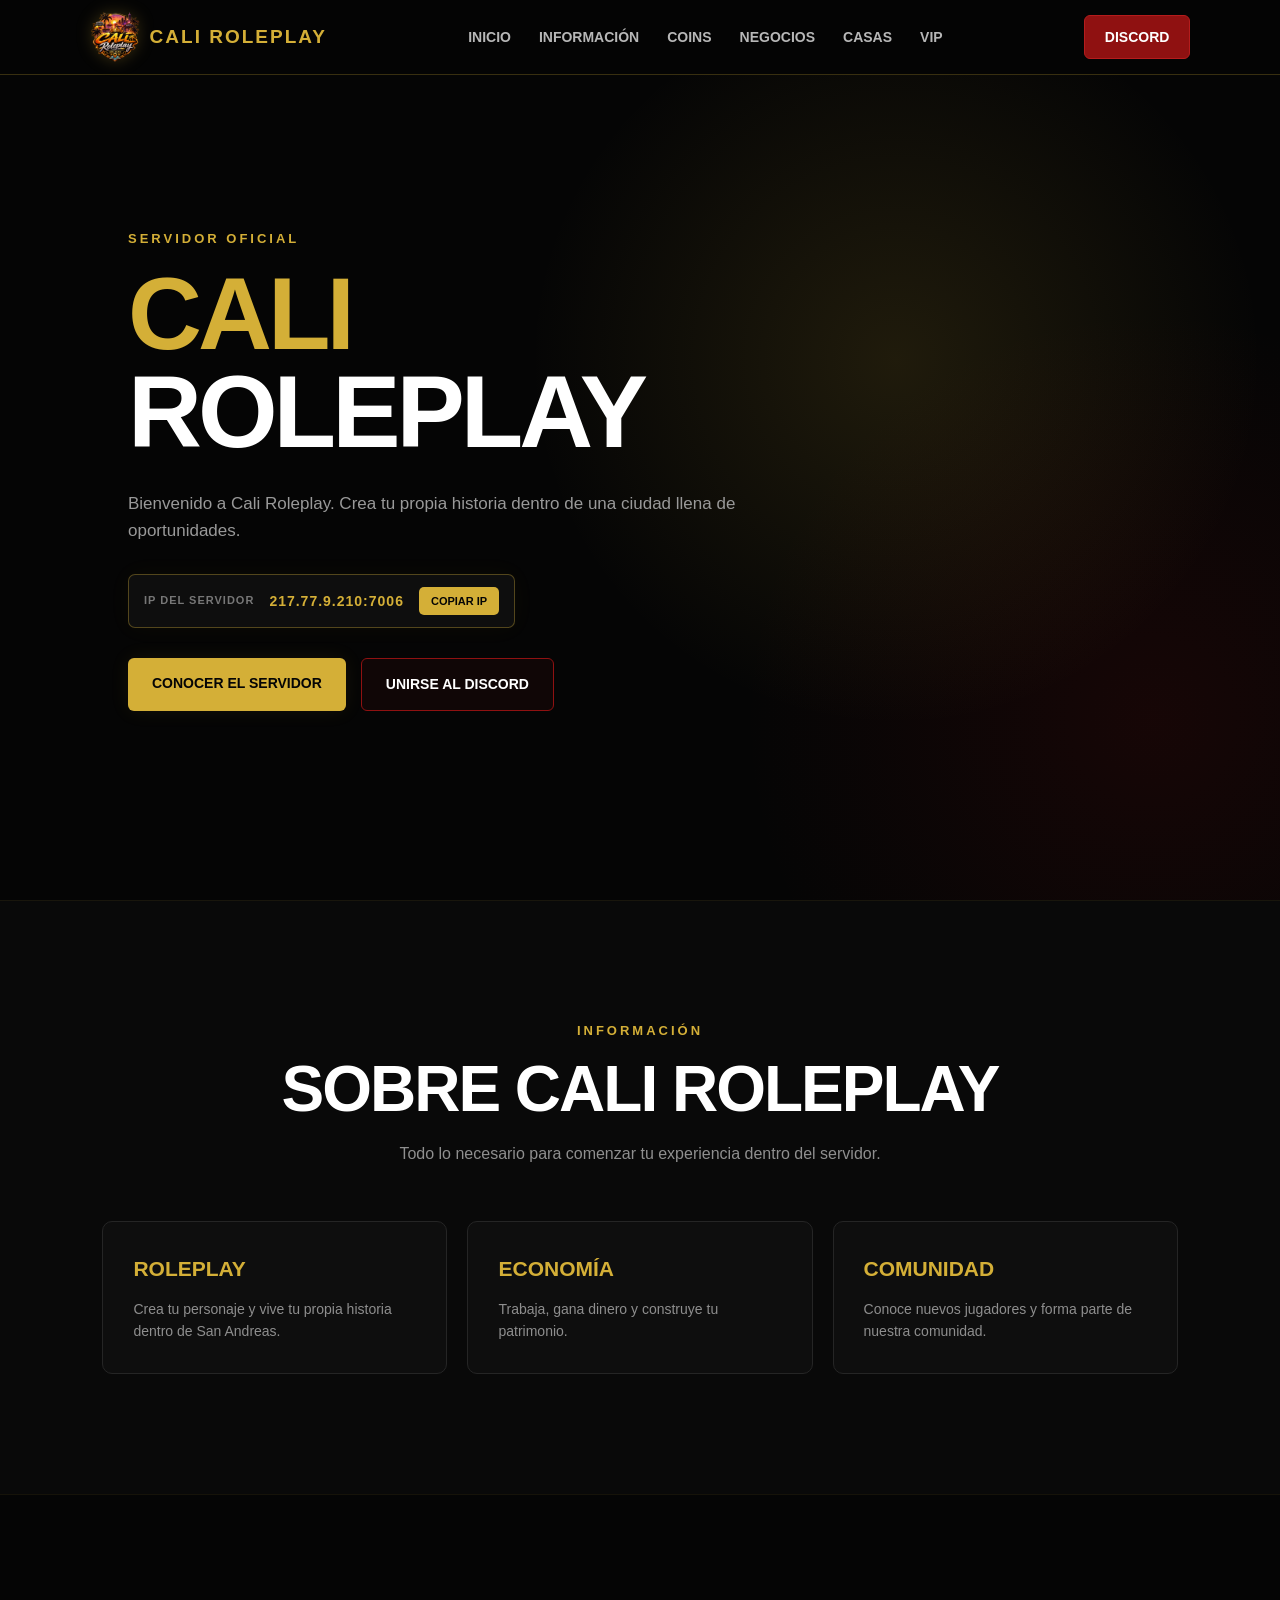
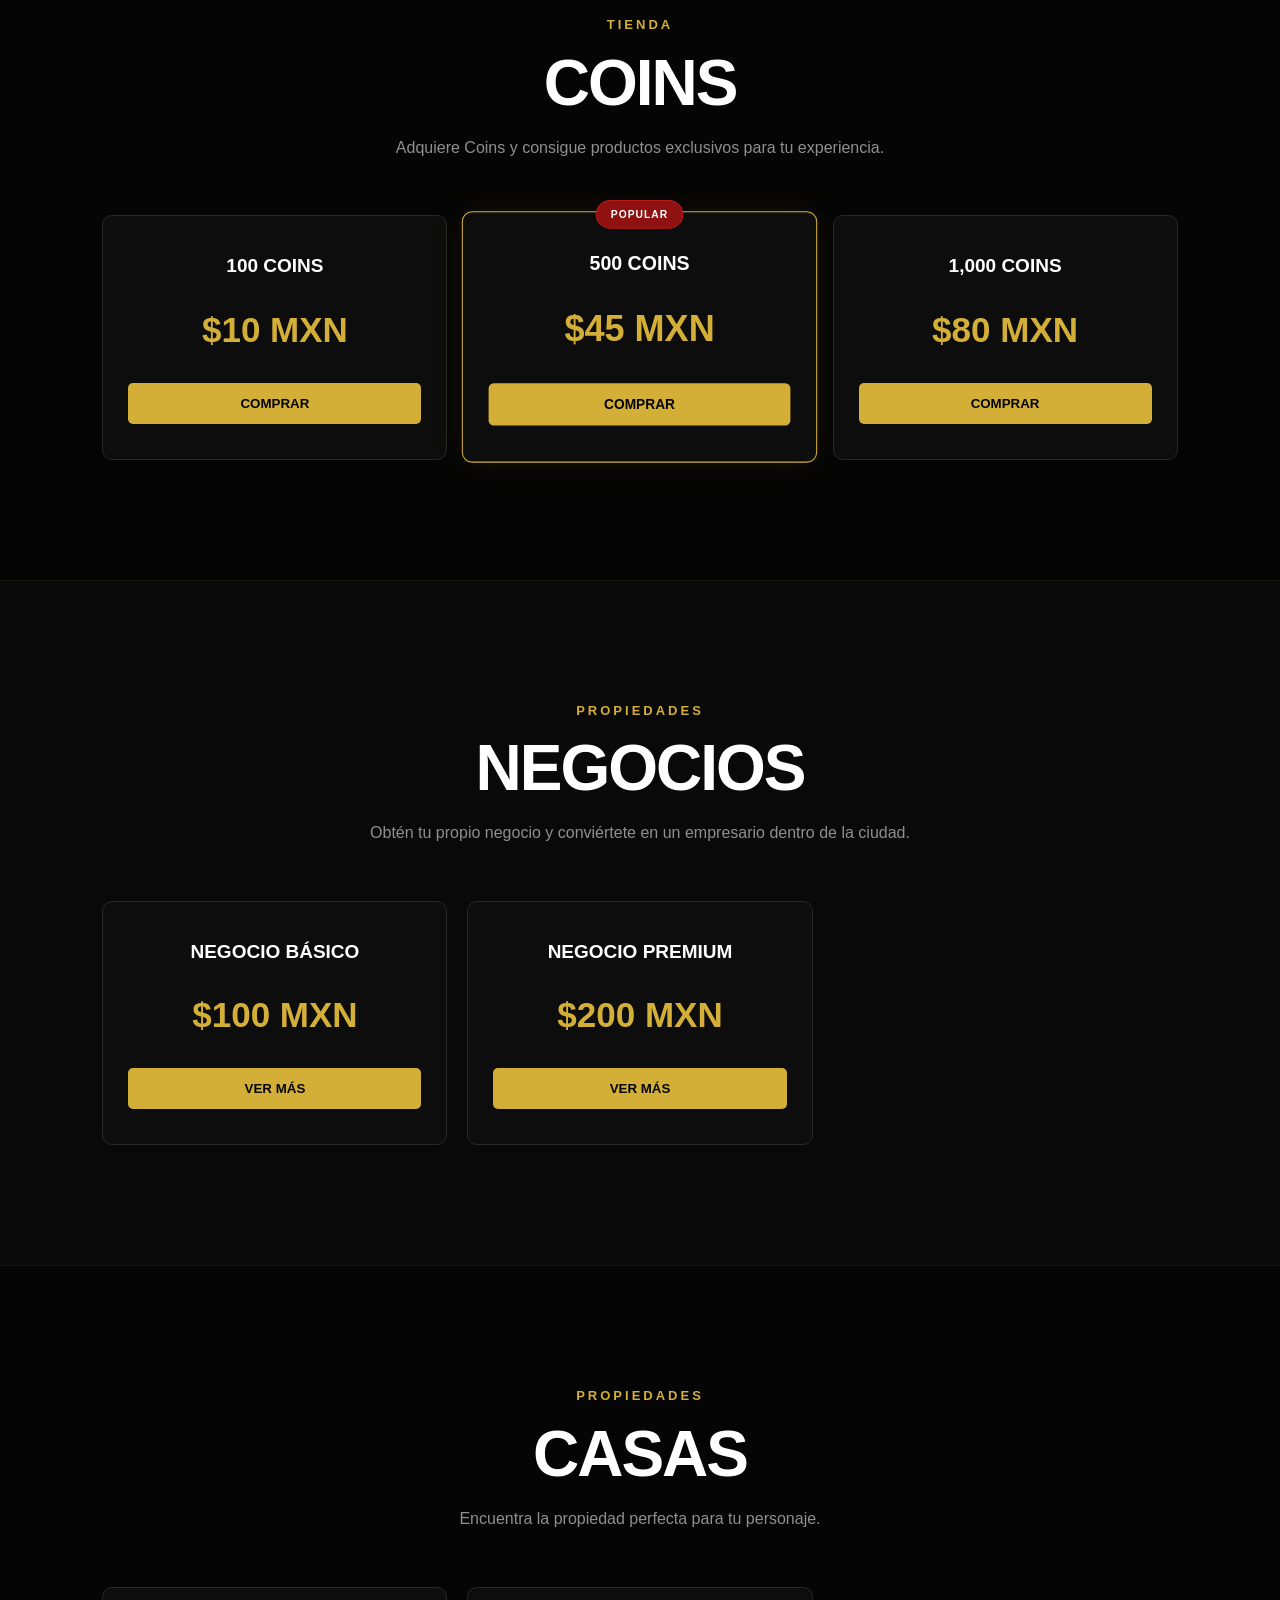
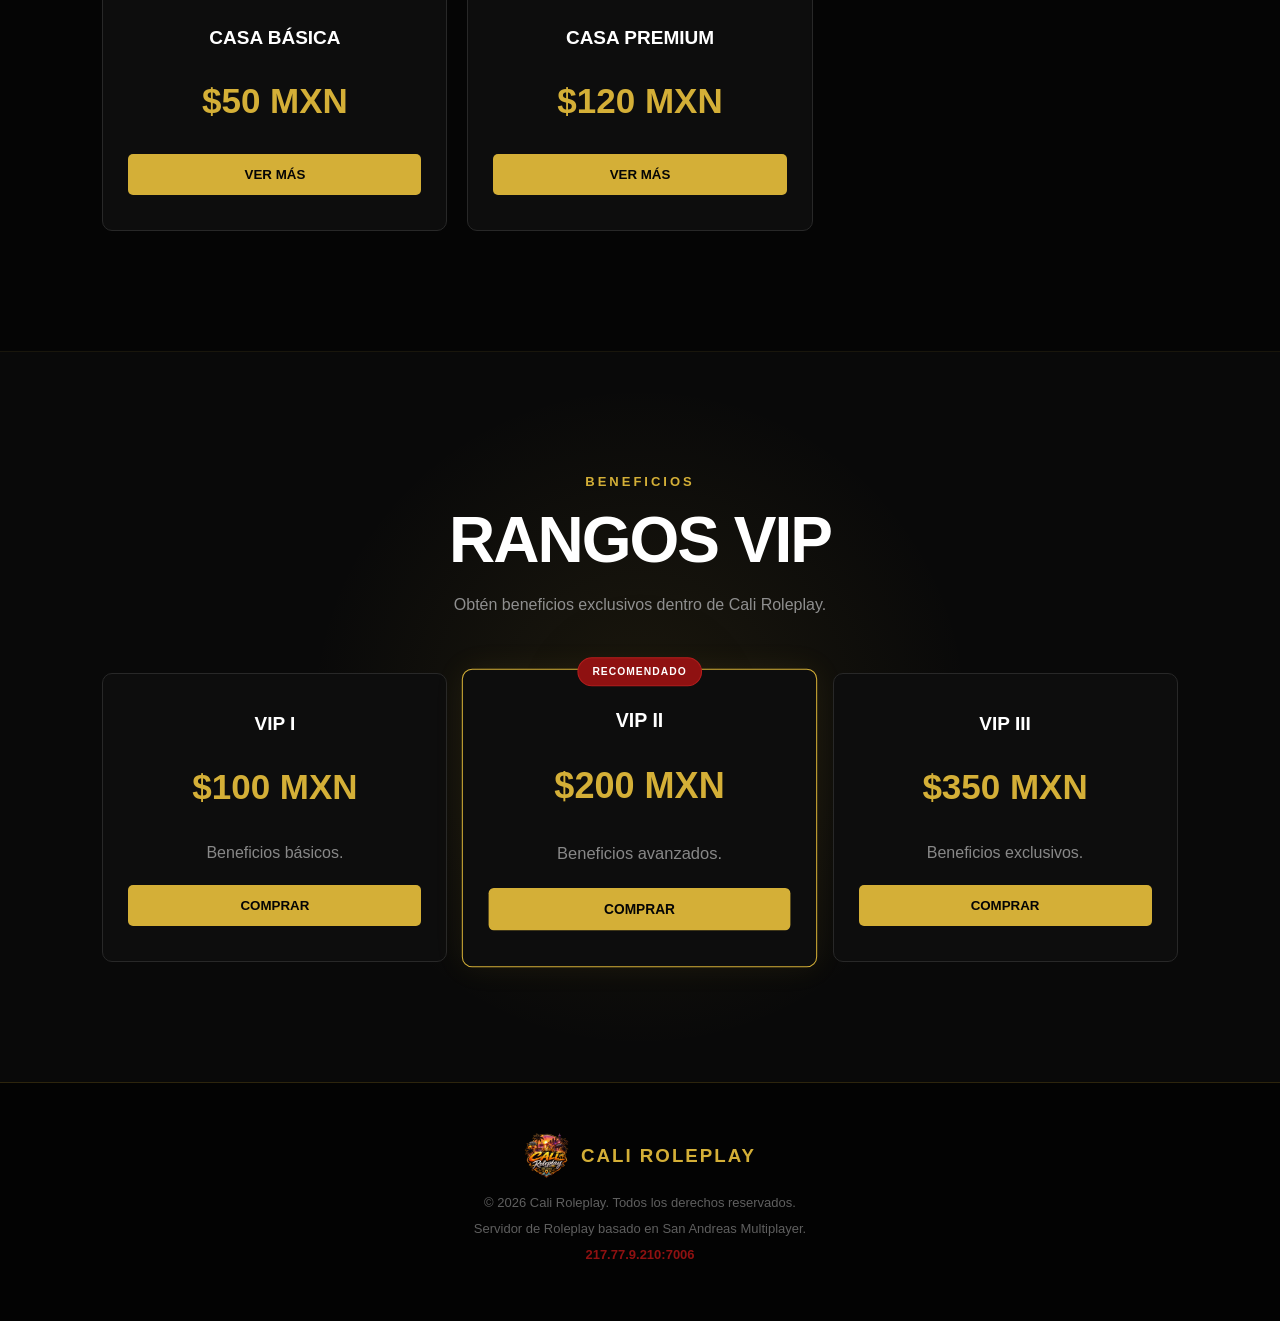
==== index.html @ 5b0c2f0f "Pagina inicial Cali Roleplay" ====
<!DOCTYPE html>
<html lang="es">

<head>

    <meta charset="UTF-8">

    <meta name="viewport" content="width=device-width, initial-scale=1.0">

    <title>Cali Roleplay | Oficial</title>

    <!-- FAVICON -->
    <link
        rel="icon"
        type="image/png"
        href="./assets/logo.png"
    >

    <link
        rel="shortcut icon"
        type="image/png"
        href="./assets/logo.png"
    >

    <!-- CSS -->
    <link
        rel="stylesheet"
        href="./style.css"
    >

</head>


<body>


    <!-- =========================
         NAVBAR
    ========================== -->

    <header class="navbar">

        <a
            href="#inicio"
            class="logo"
        >

            <img
                src="./assets/logo.png"
                alt="Cali Roleplay"
            >

            <span>
                CALI ROLEPLAY
            </span>

        </a>


        <nav>

            <a href="#inicio">
                INICIO
            </a>

            <a href="#informacion">
                INFORMACIÓN
            </a>

            <a href="#coins">
                COINS
            </a>

            <a href="#negocios">
                NEGOCIOS
            </a>

            <a href="#casas">
                CASAS
            </a>

            <a href="#vip">
                VIP
            </a>

        </nav>


        <a
            class="discord-btn"
            href="https://discord.gg/D9JEVeSc3J"
            target="_blank"
            rel="noopener noreferrer"
        >
            DISCORD
        </a>

    </header>



    <!-- =========================
         HERO
    ========================== -->

    <section
        id="inicio"
        class="hero"
    >

        <div class="hero-content">

            <span class="hero-small">
                SERVIDOR OFICIAL
            </span>


            <h1>
                CALI<br>
                ROLEPLAY
            </h1>


            <p>
                Bienvenido a Cali Roleplay.
                Crea tu propia historia dentro
                de una ciudad llena de oportunidades.
            </p>


            <div class="server-ip">

                <span>
                    IP DEL SERVIDOR
                </span>

                <strong id="serverIP">
                    217.77.9.210:7006
                </strong>

                <button id="copyIP">
                    COPIAR IP
                </button>

            </div>


            <div class="hero-buttons">

                <a
                    href="#informacion"
                    class="primary-btn"
                >
                    CONOCER EL SERVIDOR
                </a>


                <a
                    href="https://discord.gg/D9JEVeSc3J"
                    target="_blank"
                    rel="noopener noreferrer"
                    class="secondary-btn"
                >
                    UNIRSE AL DISCORD
                </a>

            </div>

        </div>

    </section>



    <!-- =========================
         INFORMACIÓN
    ========================== -->

    <section
        id="informacion"
        class="section"
    >

        <span class="section-label">
            INFORMACIÓN
        </span>


        <h2>
            SOBRE CALI ROLEPLAY
        </h2>


        <p class="section-description">
            Todo lo necesario para comenzar
            tu experiencia dentro del servidor.
        </p>


        <div class="cards">


            <div class="card">

                <h3>
                    ROLEPLAY
                </h3>

                <p>
                    Crea tu personaje y vive tu propia
                    historia dentro de San Andreas.
                </p>

            </div>


            <div class="card">

                <h3>
                    ECONOMÍA
                </h3>

                <p>
                    Trabaja, gana dinero y construye
                    tu patrimonio.
                </p>

            </div>


            <div class="card">

                <h3>
                    COMUNIDAD
                </h3>

                <p>
                    Conoce nuevos jugadores y forma
                    parte de nuestra comunidad.
                </p>

            </div>

        </div>

    </section>



    <!-- =========================
         COINS
    ========================== -->

    <section
        id="coins"
        class="section dark-section"
    >

        <span class="section-label">
            TIENDA
        </span>


        <h2>
            COINS
        </h2>


        <p class="section-description">
            Adquiere Coins y consigue productos
            exclusivos para tu experiencia.
        </p>


        <div class="price-grid">


            <div class="price-card">

                <h3>
                    100 COINS
                </h3>

                <div class="price">
                    $10 MXN
                </div>

                <button>
                    COMPRAR
                </button>

            </div>


            <div class="price-card featured">

                <span class="popular">
                    POPULAR
                </span>

                <h3>
                    500 COINS
                </h3>

                <div class="price">
                    $45 MXN
                </div>

                <button>
                    COMPRAR
                </button>

            </div>


            <div class="price-card">

                <h3>
                    1,000 COINS
                </h3>

                <div class="price">
                    $80 MXN
                </div>

                <button>
                    COMPRAR
                </button>

            </div>

        </div>

    </section>



    <!-- =========================
         NEGOCIOS
    ========================== -->

    <section
        id="negocios"
        class="section"
    >

        <span class="section-label">
            PROPIEDADES
        </span>


        <h2>
            NEGOCIOS
        </h2>


        <p class="section-description">
            Obtén tu propio negocio y conviértete
            en un empresario dentro de la ciudad.
        </p>


        <div class="price-grid">


            <div class="price-card">

                <h3>
                    NEGOCIO BÁSICO
                </h3>

                <div class="price">
                    $100 MXN
                </div>

                <button>
                    VER MÁS
                </button>

            </div>


            <div class="price-card">

                <h3>
                    NEGOCIO PREMIUM
                </h3>

                <div class="price">
                    $200 MXN
                </div>

                <button>
                    VER MÁS
                </button>

            </div>

        </div>

    </section>



    <!-- =========================
         CASAS
    ========================== -->

    <section
        id="casas"
        class="section dark-section"
    >

        <span class="section-label">
            PROPIEDADES
        </span>


        <h2>
            CASAS
        </h2>


        <p class="section-description">
            Encuentra la propiedad perfecta
            para tu personaje.
        </p>


        <div class="price-grid">


            <div class="price-card">

                <h3>
                    CASA BÁSICA
                </h3>

                <div class="price">
                    $50 MXN
                </div>

                <button>
                    VER MÁS
                </button>

            </div>


            <div class="price-card">

                <h3>
                    CASA PREMIUM
                </h3>

                <div class="price">
                    $120 MXN
                </div>

                <button>
                    VER MÁS
                </button>

            </div>

        </div>

    </section>



    <!-- =========================
         VIP
    ========================== -->

    <section
        id="vip"
        class="section vip-section"
    >

        <span class="section-label">
            BENEFICIOS
        </span>


        <h2>
            RANGOS VIP
        </h2>


        <p class="section-description">
            Obtén beneficios exclusivos
            dentro de Cali Roleplay.
        </p>


        <div class="price-grid">


            <div class="price-card">

                <h3>
                    VIP I
                </h3>

                <div class="price">
                    $100 MXN
                </div>

                <p>
                    Beneficios básicos.
                </p>

                <button>
                    COMPRAR
                </button>

            </div>


            <div class="price-card featured">

                <span class="popular">
                    RECOMENDADO
                </span>

                <h3>
                    VIP II
                </h3>

                <div class="price">
                    $200 MXN
                </div>

                <p>
                    Beneficios avanzados.
                </p>

                <button>
                    COMPRAR
                </button>

            </div>


            <div class="price-card">

                <h3>
                    VIP III
                </h3>

                <div class="price">
                    $350 MXN
                </div>

                <p>
                    Beneficios exclusivos.
                </p>

                <button>
                    COMPRAR
                </button>

            </div>

        </div>

    </section>



    <!-- =========================
         FOOTER
    ========================== -->

    <footer>

        <div class="footer-logo">

            <img
                src="./assets/logo.png"
                alt="Cali Roleplay"
            >

            <h3>
                CALI ROLEPLAY
            </h3>

        </div>


        <p>
            © 2026 Cali Roleplay.
            Todos los derechos reservados.
        </p>


        <p>
            Servidor de Roleplay basado
            en San Andreas Multiplayer.
        </p>


        <p class="footer-ip">
            217.77.9.210:7006
        </p>

    </footer>



    <!-- JAVASCRIPT -->

    <script src="./script.js"></script>

</body>

</html>
---- style.css ----
* {
    margin: 0;
    padding: 0;
    box-sizing: border-box;
}

html {
    scroll-behavior: smooth;
}

body {
    font-family: Arial, Helvetica, sans-serif;
    background: #050505;
    color: #ffffff;
    line-height: 1.6;
}


/* =========================
   NAVBAR
========================= */

.navbar {
    position: fixed;
    top: 0;
    left: 0;

    width: 100%;
    height: 75px;

    display: flex;
    align-items: center;
    justify-content: space-between;

    padding: 0 7%;

    background: rgba(5, 5, 5, 0.96);

    backdrop-filter: blur(14px);

    border-bottom: 1px solid rgba(212, 175, 55, 0.25);

    z-index: 1000;
}


/* LOGO */

.logo {
    display: flex;
    align-items: center;

    gap: 10px;

    text-decoration: none;

    color: #d4af37;
}

.logo img {
    width: 50px;
    height: 50px;

    object-fit: contain;

    filter:
        drop-shadow(
            0 0 8px
            rgba(212, 175, 55, 0.25)
        );
}

.logo span {
    font-size: 19px;

    font-weight: 900;

    letter-spacing: 2px;
}


/* NAVEGACIÓN */

.navbar nav {
    display: flex;

    gap: 28px;
}

.navbar nav a {
    color: #b7b7b7;

    text-decoration: none;

    font-size: 14px;

    font-weight: 600;

    transition: 0.3s;
}

.navbar nav a:hover {
    color: #d4af37;
}


/* DISCORD */

.discord-btn {
    text-decoration: none;

    color: #ffffff;

    background: #8f1111;

    padding: 10px 20px;

    border-radius: 6px;

    font-size: 14px;

    font-weight: bold;

    border: 1px solid #b51c1c;

    transition: 0.3s;
}

.discord-btn:hover {
    background: #b51c1c;

    transform: translateY(-2px);
}


/* =========================
   HERO
========================= */

.hero {
    min-height: 100vh;

    display: flex;
    align-items: center;

    padding: 120px 10% 80px;

    background:
        radial-gradient(
            circle at 70% 40%,
            rgba(212, 175, 55, 0.13),
            transparent 35%
        ),

        radial-gradient(
            circle at 90% 80%,
            rgba(150, 15, 15, 0.12),
            transparent 30%
        ),

        #050505;
}

.hero-content {
    max-width: 800px;
}

.hero-small {
    display: block;

    color: #d4af37;

    font-size: 13px;

    font-weight: 800;

    letter-spacing: 3px;

    margin-bottom: 15px;
}

.hero h1 {
    font-size: clamp(55px, 8vw, 105px);

    line-height: 0.95;

    font-weight: 900;

    letter-spacing: -4px;

    margin-bottom: 30px;
}

.hero h1::first-line {
    color: #d4af37;
}

.hero p {
    max-width: 620px;

    color: #999999;

    font-size: 17px;

    margin-bottom: 30px;
}


/* =========================
   IP
========================= */

.server-ip {
    display: inline-flex;

    align-items: center;

    gap: 15px;

    padding: 12px 15px;

    margin-bottom: 30px;

    background: #0e0e0e;

    border: 1px solid rgba(212, 175, 55, 0.35);

    border-radius: 7px;

    box-shadow:
        0 0 25px
        rgba(212, 175, 55, 0.04);
}

.server-ip span {
    color: #777777;

    font-size: 11px;

    font-weight: 800;

    letter-spacing: 1px;
}

.server-ip strong {
    color: #d4af37;

    font-size: 14px;

    letter-spacing: 1px;
}

.server-ip button {
    border: none;

    padding: 8px 12px;

    border-radius: 5px;

    background: #d4af37;

    color: #050505;

    font-size: 11px;

    font-weight: 900;

    cursor: pointer;

    transition: 0.3s;
}

.server-ip button:hover {
    background: #f0cf55;

    transform: translateY(-2px);
}


/* =========================
   BOTONES
========================= */

.hero-buttons {
    display: flex;

    gap: 15px;

    flex-wrap: wrap;
}

.primary-btn,
.secondary-btn {
    text-decoration: none;

    padding: 14px 24px;

    border-radius: 6px;

    font-size: 14px;

    font-weight: 800;

    transition: 0.3s;
}

.primary-btn {
    background: #d4af37;

    color: #050505;

    box-shadow:
        0 0 20px
        rgba(212, 175, 55, 0.08);
}

.primary-btn:hover {
    background: #f0cf55;

    transform: translateY(-3px);
}

.secondary-btn {
    border: 1px solid #8f1111;

    color: #ffffff;

    background:
        rgba(143, 17, 17, 0.08);
}

.secondary-btn:hover {
    background: #8f1111;
}


/* =========================
   SECCIONES
========================= */

.section {
    padding: 120px 8%;

    text-align: center;

    background: #090909;

    border-top:
        1px solid
        rgba(212, 175, 55, 0.08);
}

.dark-section {
    background: #050505;
}

.section-label {
    display: block;

    color: #d4af37;

    font-size: 13px;

    font-weight: 800;

    letter-spacing: 3px;

    margin-bottom: 15px;
}

.section h2 {
    font-size: clamp(38px, 5vw, 65px);

    line-height: 1;

    font-weight: 900;

    letter-spacing: -2px;

    margin-bottom: 20px;
}

.section-description {
    max-width: 650px;

    margin: 0 auto 55px;

    color: #8f8f8f;

    font-size: 16px;
}


/* =========================
   CARDS
========================= */

.cards {
    display: grid;

    grid-template-columns:
        repeat(3, 1fr);

    gap: 20px;

    max-width: 1100px;

    margin: auto;
}

.card {
    text-align: left;

    padding: 30px;

    background: #0e0e0e;

    border: 1px solid #252525;

    border-radius: 10px;

    transition: 0.3s;
}

.card:hover {
    transform: translateY(-5px);

    border-color:
        rgba(212, 175, 55, 0.55);

    box-shadow:
        0 10px 35px
        rgba(0, 0, 0, 0.4);
}

.card h3 {
    color: #d4af37;

    font-size: 21px;

    margin-bottom: 12px;
}

.card p {
    color: #8e8e8e;

    font-size: 14px;
}


/* =========================
   PRECIOS
========================= */

.price-grid {
    display: grid;

    grid-template-columns:
        repeat(3, 1fr);

    gap: 20px;

    max-width: 1100px;

    margin: auto;
}

.price-card {
    position: relative;

    padding: 35px 25px;

    background: #0d0d0d;

    border: 1px solid #282828;

    border-radius: 10px;

    transition: 0.3s;
}

.price-card:hover {
    transform: translateY(-7px);

    border-color:
        rgba(212, 175, 55, 0.65);

    box-shadow:
        0 15px 40px
        rgba(0, 0, 0, 0.5);
}

.price-card h3 {
    color: #ffffff;

    font-size: 19px;

    margin-bottom: 20px;
}

.price {
    color: #d4af37;

    font-size: 35px;

    font-weight: 900;

    margin-bottom: 25px;
}

.price-card p {
    color: #888888;

    margin-bottom: 20px;
}

.price-card button {
    width: 100%;

    padding: 13px;

    border: none;

    border-radius: 5px;

    background: #d4af37;

    color: #050505;

    font-weight: 900;

    cursor: pointer;

    transition: 0.3s;
}

.price-card button:hover {
    background: #f0cf55;

    transform: translateY(-2px);
}


/* =========================
   DESTACADO
========================= */

.featured {
    border-color: #d4af37;

    transform: scale(1.03);

    box-shadow:
        0 0 30px
        rgba(212, 175, 55, 0.08);
}

.popular {
    position: absolute;

    top: -12px;

    left: 50%;

    transform: translateX(-50%);

    padding: 5px 14px;

    background: #8f1111;

    color: #ffffff;

    border: 1px solid #b51c1c;

    border-radius: 20px;

    font-size: 10px;

    font-weight: 900;

    letter-spacing: 1px;
}


/* =========================
   VIP
========================= */

.vip-section {
    background:
        radial-gradient(
            circle at center,
            rgba(212, 175, 55, 0.09),
            transparent 45%
        ),

        #090909;
}


/* =========================
   FOOTER
========================= */

footer {
    padding: 50px 20px;

    text-align: center;

    background: #030303;

    border-top:
        1px solid
        rgba(212, 175, 55, 0.2);
}

.footer-logo {
    display: flex;

    align-items: center;

    justify-content: center;

    gap: 12px;

    margin-bottom: 15px;
}

.footer-logo img {
    width: 45px;

    height: 45px;

    object-fit: contain;
}

.footer-logo h3 {
    color: #d4af37;

    letter-spacing: 2px;
}

footer p {
    color: #5f5f5f;

    font-size: 13px;

    margin: 5px;
}

.footer-ip {
    color: #8f1111 !important;

    font-weight: bold;
}


/* =========================
   RESPONSIVE
========================= */

@media (max-width: 900px) {

    .navbar {
        padding: 0 4%;
    }

    .navbar nav {
        display: none;
    }

    .cards,
    .price-grid {
        grid-template-columns: 1fr;
    }

    .featured {
        transform: none;
    }

    .hero {
        padding-left: 7%;
        padding-right: 7%;
    }

    .server-ip {
        flex-wrap: wrap;
    }

}


@media (max-width: 500px) {

    .logo span {
        font-size: 15px;
    }

    .logo img {
        width: 42px;
        height: 42px;
    }

    .hero h1 {
        font-size: 55px;
    }

    .section {
        padding: 90px 6%;
    }

    .server-ip {
        width: 100%;
    }

}
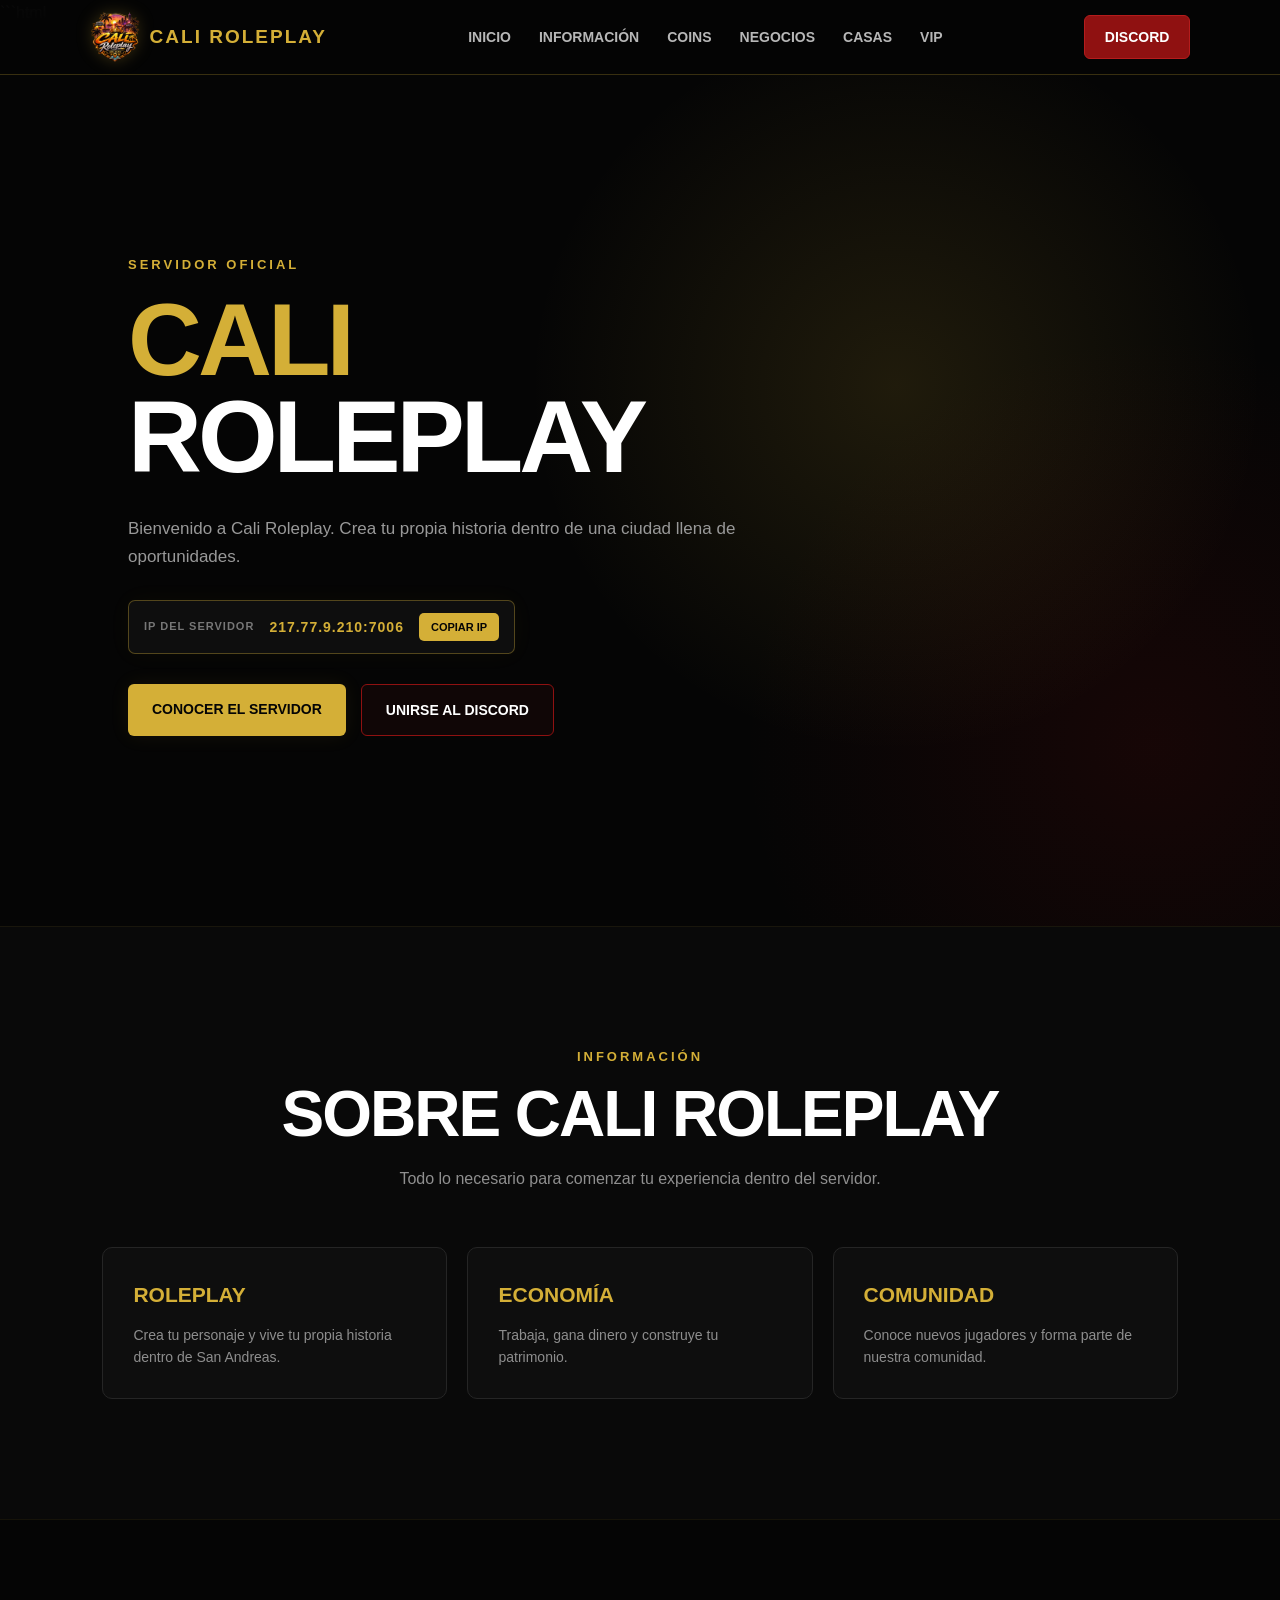
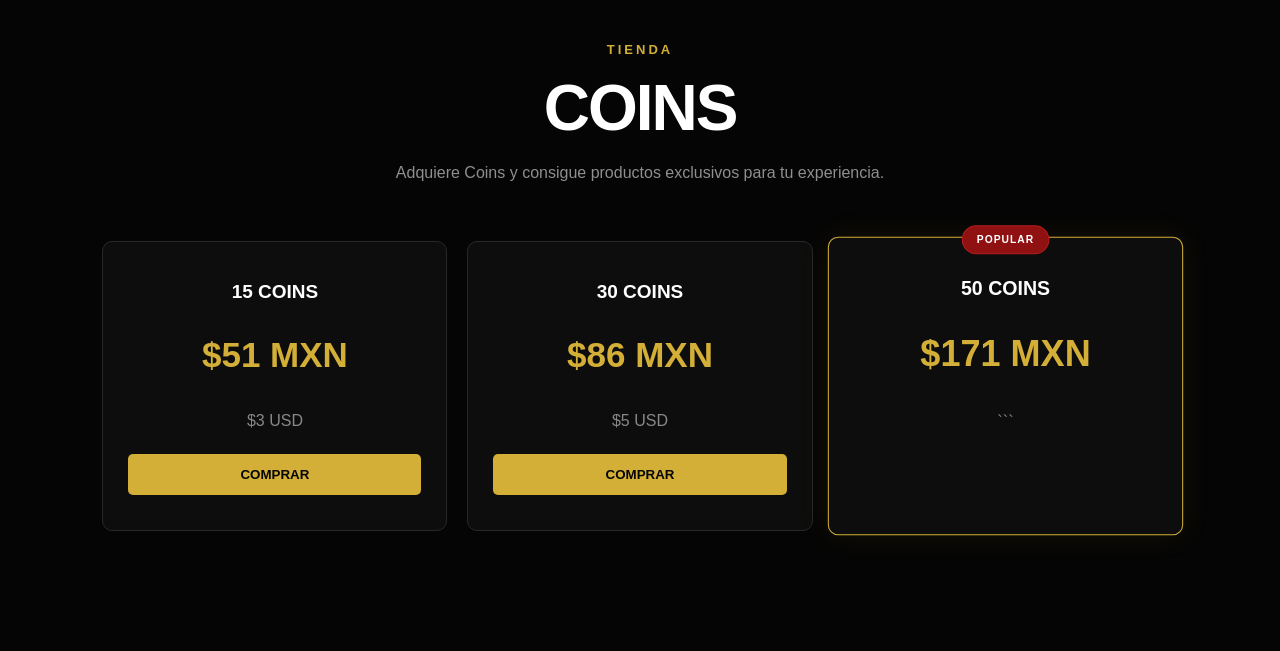
==== commit 37418b11: "Actualizar precios de Coins" ====
--- a/index.html
+++ b/index.html
@@ -1,3 +1,4 @@
+```html
 <!DOCTYPE html>
 <html lang="es">
 
@@ -278,12 +279,16 @@
             <div class="price-card">
 
                 <h3>
-                    100 COINS
+                    15 COINS
                 </h3>
 
                 <div class="price">
-                    $10 MXN
+                    $51 MXN
                 </div>
+
+                <p>
+                    $3 USD
+                </p>
 
                 <button>
                     COMPRAR
@@ -292,6 +297,27 @@
             </div>
 
 
+            <div class="price-card">
+
+                <h3>
+                    30 COINS
+                </h3>
+
+                <div class="price">
+                    $86 MXN
+                </div>
+
+                <p>
+                    $5 USD
+                </p>
+
+                <button>
+                    COMPRAR
+                </button>
+
+            </div>
+
+
             <div class="price-card featured">
 
                 <span class="popular">
@@ -299,320 +325,12 @@
                 </span>
 
                 <h3>
-                    500 COINS
+                    50 COINS
                 </h3>
 
                 <div class="price">
-                    $45 MXN
+                    $171 MXN
                 </div>
 
-                <button>
-                    COMPRAR
-                </button>
-
-            </div>
-
-
-            <div class="price-card">
-
-                <h3>
-                    1,000 COINS
-                </h3>
-
-                <div class="price">
-                    $80 MXN
-                </div>
-
-                <button>
-                    COMPRAR
-                </button>
-
-            </div>
-
-        </div>
-
-    </section>
-
-
-
-    <!-- =========================
-         NEGOCIOS
-    ========================== -->
-
-    <section
-        id="negocios"
-        class="section"
-    >
-
-        <span class="section-label">
-            PROPIEDADES
-        </span>
-
-
-        <h2>
-            NEGOCIOS
-        </h2>
-
-
-        <p class="section-description">
-            Obtén tu propio negocio y conviértete
-            en un empresario dentro de la ciudad.
-        </p>
-
-
-        <div class="price-grid">
-
-
-            <div class="price-card">
-
-                <h3>
-                    NEGOCIO BÁSICO
-                </h3>
-
-                <div class="price">
-                    $100 MXN
-                </div>
-
-                <button>
-                    VER MÁS
-                </button>
-
-            </div>
-
-
-            <div class="price-card">
-
-                <h3>
-                    NEGOCIO PREMIUM
-                </h3>
-
-                <div class="price">
-                    $200 MXN
-                </div>
-
-                <button>
-                    VER MÁS
-                </button>
-
-            </div>
-
-        </div>
-
-    </section>
-
-
-
-    <!-- =========================
-         CASAS
-    ========================== -->
-
-    <section
-        id="casas"
-        class="section dark-section"
-    >
-
-        <span class="section-label">
-            PROPIEDADES
-        </span>
-
-
-        <h2>
-            CASAS
-        </h2>
-
-
-        <p class="section-description">
-            Encuentra la propiedad perfecta
-            para tu personaje.
-        </p>
-
-
-        <div class="price-grid">
-
-
-            <div class="price-card">
-
-                <h3>
-                    CASA BÁSICA
-                </h3>
-
-                <div class="price">
-                    $50 MXN
-                </div>
-
-                <button>
-                    VER MÁS
-                </button>
-
-            </div>
-
-
-            <div class="price-card">
-
-                <h3>
-                    CASA PREMIUM
-                </h3>
-
-                <div class="price">
-                    $120 MXN
-                </div>
-
-                <button>
-                    VER MÁS
-                </button>
-
-            </div>
-
-        </div>
-
-    </section>
-
-
-
-    <!-- =========================
-         VIP
-    ========================== -->
-
-    <section
-        id="vip"
-        class="section vip-section"
-    >
-
-        <span class="section-label">
-            BENEFICIOS
-        </span>
-
-
-        <h2>
-            RANGOS VIP
-        </h2>
-
-
-        <p class="section-description">
-            Obtén beneficios exclusivos
-            dentro de Cali Roleplay.
-        </p>
-
-
-        <div class="price-grid">
-
-
-            <div class="price-card">
-
-                <h3>
-                    VIP I
-                </h3>
-
-                <div class="price">
-                    $100 MXN
-                </div>
-
-                <p>
-                    Beneficios básicos.
-                </p>
-
-                <button>
-                    COMPRAR
-                </button>
-
-            </div>
-
-
-            <div class="price-card featured">
-
-                <span class="popular">
-                    RECOMENDADO
-                </span>
-
-                <h3>
-                    VIP II
-                </h3>
-
-                <div class="price">
-                    $200 MXN
-                </div>
-
-                <p>
-                    Beneficios avanzados.
-                </p>
-
-                <button>
-                    COMPRAR
-                </button>
-
-            </div>
-
-
-            <div class="price-card">
-
-                <h3>
-                    VIP III
-                </h3>
-
-                <div class="price">
-                    $350 MXN
-                </div>
-
-                <p>
-                    Beneficios exclusivos.
-                </p>
-
-                <button>
-                    COMPRAR
-                </button>
-
-            </div>
-
-        </div>
-
-    </section>
-
-
-
-    <!-- =========================
-         FOOTER
-    ========================== -->
-
-    <footer>
-
-        <div class="footer-logo">
-
-            <img
-                src="./assets/logo.png"
-                alt="Cali Roleplay"
-            >
-
-            <h3>
-                CALI ROLEPLAY
-            </h3>
-
-        </div>
-
-
-        <p>
-            © 2026 Cali Roleplay.
-            Todos los derechos reservados.
-        </p>
-
-
-        <p>
-            Servidor de Roleplay basado
-            en San Andreas Multiplayer.
-        </p>
-
-
-        <p class="footer-ip">
-            217.77.9.210:7006
-        </p>
-
-    </footer>
-
-
-
-    <!-- JAVASCRIPT -->
-
-    <script src="./script.js"></script>
-
-</body>
-
-</html>+                <p>
+```
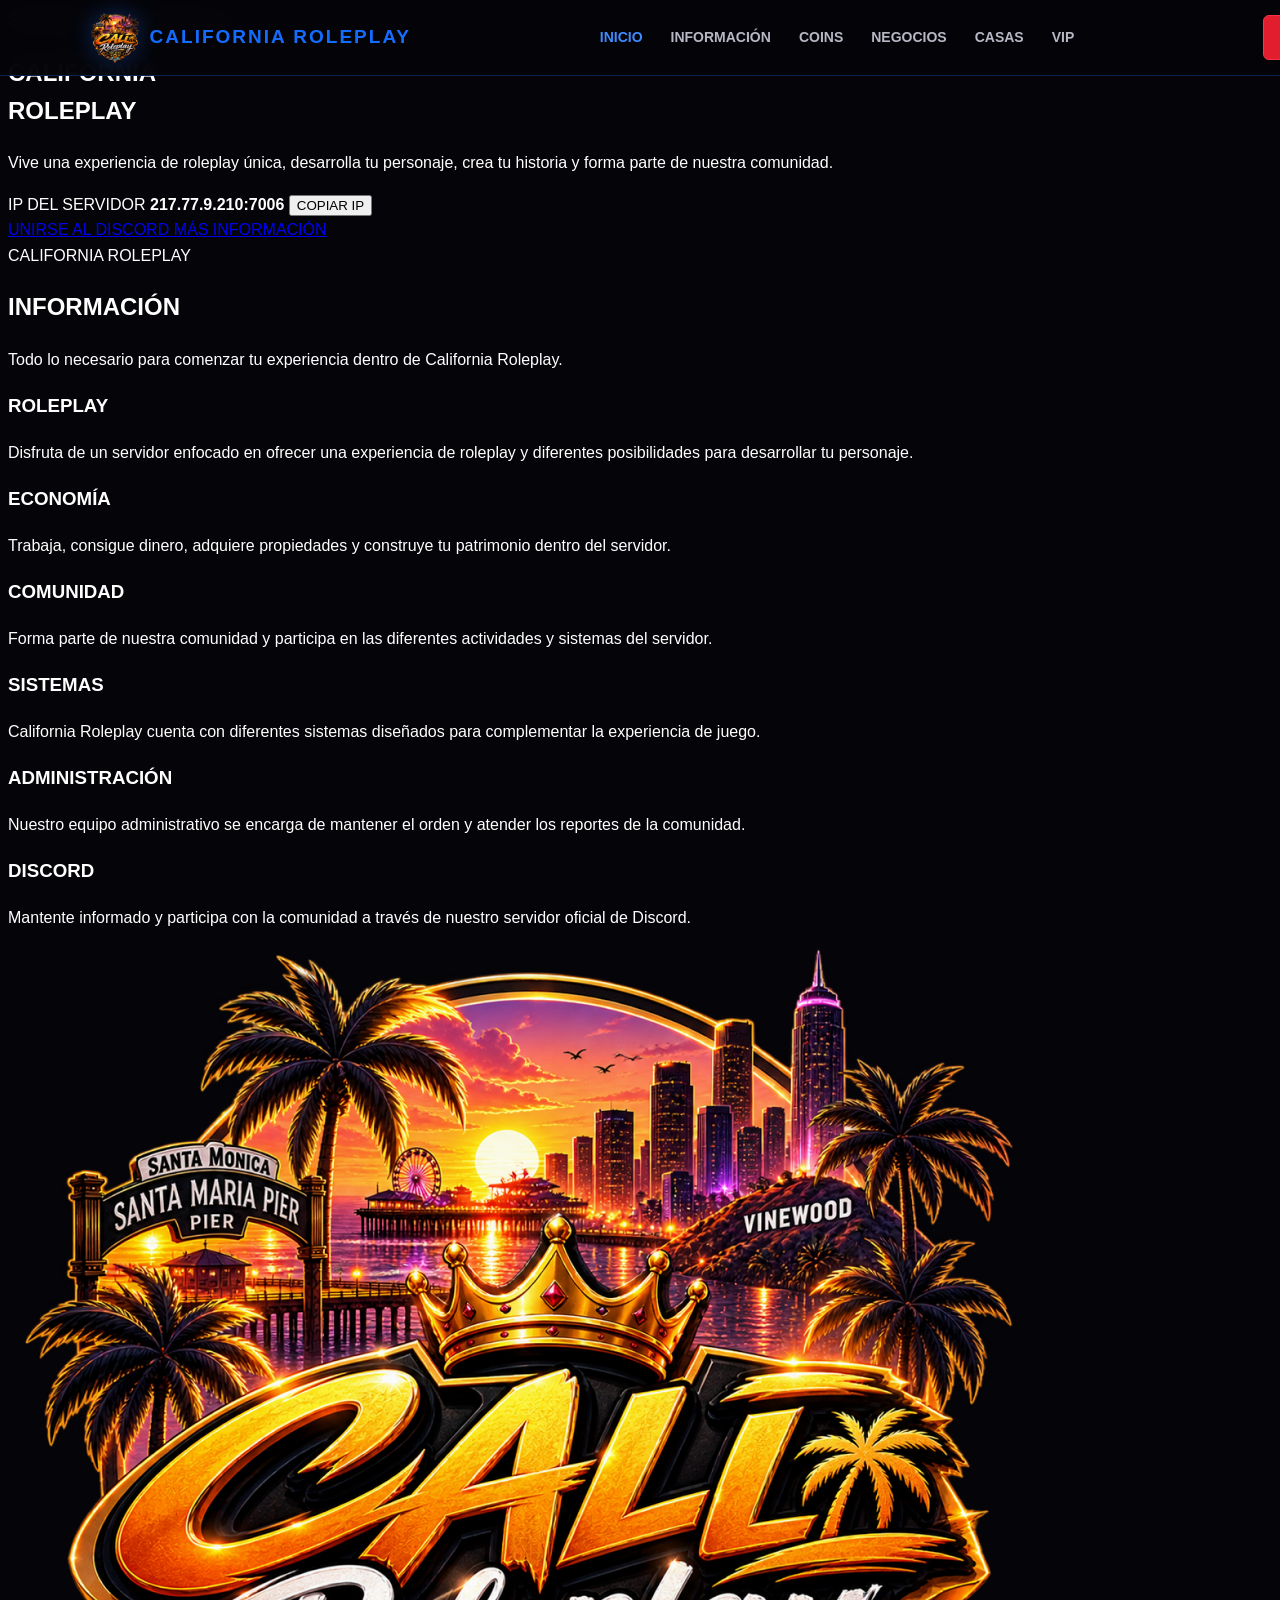
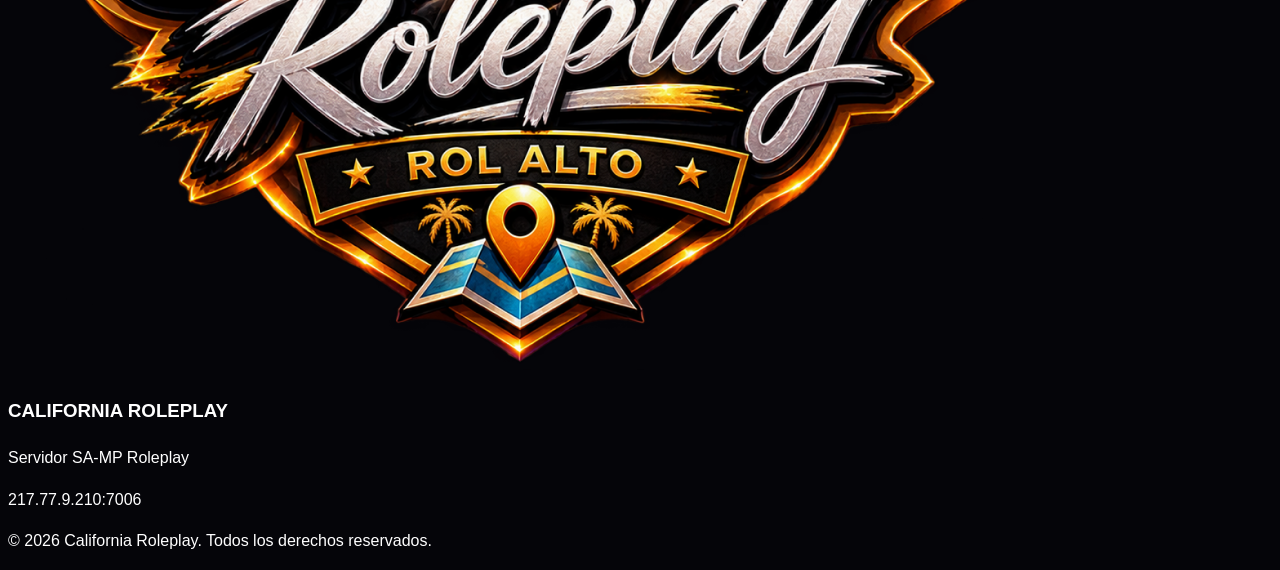
==== commit b7383f91: "Actualizar web de California Roleplay" ====
--- a/index.html
+++ b/index.html
@@ -1,139 +1,63 @@
-```html
 <!DOCTYPE html>
 <html lang="es">
-
 <head>
-
     <meta charset="UTF-8">
-
     <meta name="viewport" content="width=device-width, initial-scale=1.0">
 
-    <title>Cali Roleplay | Oficial</title>
-
-    <!-- FAVICON -->
-    <link
-        rel="icon"
-        type="image/png"
-        href="./assets/logo.png"
-    >
-
-    <link
-        rel="shortcut icon"
-        type="image/png"
-        href="./assets/logo.png"
-    >
-
-    <!-- CSS -->
-    <link
-        rel="stylesheet"
-        href="./style.css"
-    >
-
+    <title>California Roleplay | Inicio</title>
+
+    <link rel="stylesheet" href="./style.css">
 </head>
 
-
 <body>
 
-
-    <!-- =========================
-         NAVBAR
-    ========================== -->
-
-    <header class="navbar">
-
-        <a
-            href="#inicio"
-            class="logo"
-        >
-
-            <img
-                src="./assets/logo.png"
-                alt="Cali Roleplay"
-            >
-
-            <span>
-                CALI ROLEPLAY
+<header class="navbar">
+
+    <a href="./index.html" class="logo">
+        <img src="./assets/logo.png" alt="California Roleplay">
+        <span>CALIFORNIA ROLEPLAY</span>
+    </a>
+
+    <nav>
+        <a href="./index.html" class="active">INICIO</a>
+        <a href="./index.html#informacion">INFORMACIÓN</a>
+        <a href="./coins.html">COINS</a>
+        <a href="./negocios.html">NEGOCIOS</a>
+        <a href="./casas.html">CASAS</a>
+        <a href="./vip.html">VIP</a>
+    </nav>
+
+    <a href="https://discord.gg/D9JEVeSc3J" class="discord-btn">
+        DISCORD
+    </a>
+
+</header>
+
+
+<main>
+
+    <section class="hero">
+
+        <div class="hero-content">
+
+            <span class="hero-small">
+                SERVIDOR SA-MP ROLEPLAY
             </span>
 
-        </a>
-
-
-        <nav>
-
-            <a href="#inicio">
-                INICIO
-            </a>
-
-            <a href="#informacion">
-                INFORMACIÓN
-            </a>
-
-            <a href="#coins">
-                COINS
-            </a>
-
-            <a href="#negocios">
-                NEGOCIOS
-            </a>
-
-            <a href="#casas">
-                CASAS
-            </a>
-
-            <a href="#vip">
-                VIP
-            </a>
-
-        </nav>
-
-
-        <a
-            class="discord-btn"
-            href="https://discord.gg/D9JEVeSc3J"
-            target="_blank"
-            rel="noopener noreferrer"
-        >
-            DISCORD
-        </a>
-
-    </header>
-
-
-
-    <!-- =========================
-         HERO
-    ========================== -->
-
-    <section
-        id="inicio"
-        class="hero"
-    >
-
-        <div class="hero-content">
-
-            <span class="hero-small">
-                SERVIDOR OFICIAL
-            </span>
-
-
             <h1>
-                CALI<br>
+                CALIFORNIA<br>
                 ROLEPLAY
             </h1>
 
-
             <p>
-                Bienvenido a Cali Roleplay.
-                Crea tu propia historia dentro
-                de una ciudad llena de oportunidades.
+                Vive una experiencia de roleplay única, desarrolla tu personaje,
+                crea tu historia y forma parte de nuestra comunidad.
             </p>
 
 
             <div class="server-ip">
 
-                <span>
-                    IP DEL SERVIDOR
-                </span>
+                <span>IP DEL SERVIDOR</span>
 
                 <strong id="serverIP">
                     217.77.9.210:7006
@@ -148,23 +72,14 @@
 
             <div class="hero-buttons">
 
-                <a
-                    href="#informacion"
-                    class="primary-btn"
-                >
-                    CONOCER EL SERVIDOR
-                </a>
-
-
-                <a
-                    href="https://discord.gg/D9JEVeSc3J"
-                    target="_blank"
-                    rel="noopener noreferrer"
-                    class="secondary-btn"
-                >
+                <a href="https://discord.gg/D9JEVeSc3J" class="primary-btn">
                     UNIRSE AL DISCORD
                 </a>
 
+                <a href="#informacion" class="secondary-btn">
+                    MÁS INFORMACIÓN
+                </a>
+
             </div>
 
         </div>
@@ -172,35 +87,23 @@
     </section>
 
 
-
-    <!-- =========================
-         INFORMACIÓN
-    ========================== -->
-
-    <section
-        id="informacion"
-        class="section"
-    >
+    <section class="section" id="informacion">
 
         <span class="section-label">
+            CALIFORNIA ROLEPLAY
+        </span>
+
+        <h2>
             INFORMACIÓN
-        </span>
-
-
-        <h2>
-            SOBRE CALI ROLEPLAY
         </h2>
 
-
         <p class="section-description">
-            Todo lo necesario para comenzar
-            tu experiencia dentro del servidor.
+            Todo lo necesario para comenzar tu experiencia dentro de California Roleplay.
         </p>
 
 
         <div class="cards">
 
-
             <div class="card">
 
                 <h3>
@@ -208,8 +111,8 @@
                 </h3>
 
                 <p>
-                    Crea tu personaje y vive tu propia
-                    historia dentro de San Andreas.
+                    Disfruta de un servidor enfocado en ofrecer una experiencia
+                    de roleplay y diferentes posibilidades para desarrollar tu personaje.
                 </p>
 
             </div>
@@ -222,8 +125,8 @@
                 </h3>
 
                 <p>
-                    Trabaja, gana dinero y construye
-                    tu patrimonio.
+                    Trabaja, consigue dinero, adquiere propiedades y construye
+                    tu patrimonio dentro del servidor.
                 </p>
 
             </div>
@@ -236,8 +139,50 @@
                 </h3>
 
                 <p>
-                    Conoce nuevos jugadores y forma
-                    parte de nuestra comunidad.
+                    Forma parte de nuestra comunidad y participa en las
+                    diferentes actividades y sistemas del servidor.
+                </p>
+
+            </div>
+
+
+            <div class="card">
+
+                <h3>
+                    SISTEMAS
+                </h3>
+
+                <p>
+                    California Roleplay cuenta con diferentes sistemas
+                    diseñados para complementar la experiencia de juego.
+                </p>
+
+            </div>
+
+
+            <div class="card">
+
+                <h3>
+                    ADMINISTRACIÓN
+                </h3>
+
+                <p>
+                    Nuestro equipo administrativo se encarga de mantener
+                    el orden y atender los reportes de la comunidad.
+                </p>
+
+            </div>
+
+
+            <div class="card">
+
+                <h3>
+                    DISCORD
+                </h3>
+
+                <p>
+                    Mantente informado y participa con la comunidad
+                    a través de nuestro servidor oficial de Discord.
                 </p>
 
             </div>
@@ -246,91 +191,37 @@
 
     </section>
 
-
-
-    <!-- =========================
-         COINS
-    ========================== -->
-
-    <section
-        id="coins"
-        class="section dark-section"
-    >
-
-        <span class="section-label">
-            TIENDA
-        </span>
-
-
-        <h2>
-            COINS
-        </h2>
-
-
-        <p class="section-description">
-            Adquiere Coins y consigue productos
-            exclusivos para tu experiencia.
-        </p>
-
-
-        <div class="price-grid">
-
-
-            <div class="price-card">
-
-                <h3>
-                    15 COINS
-                </h3>
-
-                <div class="price">
-                    $51 MXN
-                </div>
-
-                <p>
-                    $3 USD
-                </p>
-
-                <button>
-                    COMPRAR
-                </button>
-
-            </div>
-
-
-            <div class="price-card">
-
-                <h3>
-                    30 COINS
-                </h3>
-
-                <div class="price">
-                    $86 MXN
-                </div>
-
-                <p>
-                    $5 USD
-                </p>
-
-                <button>
-                    COMPRAR
-                </button>
-
-            </div>
-
-
-            <div class="price-card featured">
-
-                <span class="popular">
-                    POPULAR
-                </span>
-
-                <h3>
-                    50 COINS
-                </h3>
-
-                <div class="price">
-                    $171 MXN
-                </div>
-
-                <p>
-```
+</main>
+
+
+<footer>
+
+    <div class="footer-logo">
+
+        <img src="./assets/logo.png" alt="California Roleplay">
+
+        <h3>
+            CALIFORNIA ROLEPLAY
+        </h3>
+
+    </div>
+
+    <p>
+        Servidor SA-MP Roleplay
+    </p>
+
+    <p class="footer-ip">
+        217.77.9.210:7006
+    </p>
+
+    <p>
+        © 2026 California Roleplay. Todos los derechos reservados.
+    </p>
+
+</footer>
+
+
+<script src="./script.js"></script>
+
+</body>
+</html>
--- a/style.css
+++ b/style.css
@@ -1,3 +1,4 @@
+```css
 * {
     margin: 0;
     padding: 0;
@@ -10,9 +11,28 @@
 
 body {
     font-family: Arial, Helvetica, sans-serif;
-    background: #050505;
+    background: #050509;
     color: #ffffff;
     line-height: 1.6;
+}
+
+
+/* =========================
+   COLORES
+========================= */
+
+:root {
+    --black: #050509;
+    --black-light: #0a0a12;
+    --blue: #146cff;
+    --blue-light: #3d8bff;
+    --red: #e11d2e;
+    --red-light: #ff3344;
+    --purple: #8b3dff;
+    --purple-light: #a66cff;
+    --white: #ffffff;
+    --gray: #9999a5;
+    --border: #202033;
 }
 
 
@@ -34,11 +54,11 @@
 
     padding: 0 7%;
 
-    background: rgba(5, 5, 5, 0.96);
+    background: rgba(5, 5, 9, 0.96);
 
     backdrop-filter: blur(14px);
 
-    border-bottom: 1px solid rgba(212, 175, 55, 0.25);
+    border-bottom: 1px solid rgba(20, 108, 255, 0.3);
 
     z-index: 1000;
 }
@@ -54,7 +74,7 @@
 
     text-decoration: none;
 
-    color: #d4af37;
+    color: var(--blue);
 }
 
 .logo img {
@@ -65,8 +85,8 @@
 
     filter:
         drop-shadow(
-            0 0 8px
-            rgba(212, 175, 55, 0.25)
+            0 0 12px
+            rgba(20, 108, 255, 0.35)
         );
 }
 
@@ -88,7 +108,7 @@
 }
 
 .navbar nav a {
-    color: #b7b7b7;
+    color: #b7b7c5;
 
     text-decoration: none;
 
@@ -99,8 +119,9 @@
     transition: 0.3s;
 }
 
-.navbar nav a:hover {
-    color: #d4af37;
+.navbar nav a:hover,
+.navbar nav a.active {
+    color: var(--blue-light);
 }
 
 
@@ -111,7 +132,7 @@
 
     color: #ffffff;
 
-    background: #8f1111;
+    background: var(--red);
 
     padding: 10px 20px;
 
@@ -121,596 +142,18 @@
 
     font-weight: bold;
 
-    border: 1px solid #b51c1c;
+    border: 1px solid var(--red-light);
 
     transition: 0.3s;
 }
 
 .discord-btn:hover {
-    background: #b51c1c;
+    background: var(--red-light);
 
     transform: translateY(-2px);
-}
-
-
-/* =========================
-   HERO
-========================= */
-
-.hero {
-    min-height: 100vh;
-
-    display: flex;
-    align-items: center;
-
-    padding: 120px 10% 80px;
-
-    background:
-        radial-gradient(
-            circle at 70% 40%,
-            rgba(212, 175, 55, 0.13),
-            transparent 35%
-        ),
-
-        radial-gradient(
-            circle at 90% 80%,
-            rgba(150, 15, 15, 0.12),
-            transparent 30%
-        ),
-
-        #050505;
-}
-
-.hero-content {
-    max-width: 800px;
-}
-
-.hero-small {
-    display: block;
-
-    color: #d4af37;
-
-    font-size: 13px;
-
-    font-weight: 800;
-
-    letter-spacing: 3px;
-
-    margin-bottom: 15px;
-}
-
-.hero h1 {
-    font-size: clamp(55px, 8vw, 105px);
-
-    line-height: 0.95;
-
-    font-weight: 900;
-
-    letter-spacing: -4px;
-
-    margin-bottom: 30px;
-}
-
-.hero h1::first-line {
-    color: #d4af37;
-}
-
-.hero p {
-    max-width: 620px;
-
-    color: #999999;
-
-    font-size: 17px;
-
-    margin-bottom: 30px;
-}
-
-
-/* =========================
-   IP
-========================= */
-
-.server-ip {
-    display: inline-flex;
-
-    align-items: center;
-
-    gap: 15px;
-
-    padding: 12px 15px;
-
-    margin-bottom: 30px;
-
-    background: #0e0e0e;
-
-    border: 1px solid rgba(212, 175, 55, 0.35);
-
-    border-radius: 7px;
-
-    box-shadow:
-        0 0 25px
-        rgba(212, 175, 55, 0.04);
-}
-
-.server-ip span {
-    color: #777777;
-
-    font-size: 11px;
-
-    font-weight: 800;
-
-    letter-spacing: 1px;
-}
-
-.server-ip strong {
-    color: #d4af37;
-
-    font-size: 14px;
-
-    letter-spacing: 1px;
-}
-
-.server-ip button {
-    border: none;
-
-    padding: 8px 12px;
-
-    border-radius: 5px;
-
-    background: #d4af37;
-
-    color: #050505;
-
-    font-size: 11px;
-
-    font-weight: 900;
-
-    cursor: pointer;
-
-    transition: 0.3s;
-}
-
-.server-ip button:hover {
-    background: #f0cf55;
-
-    transform: translateY(-2px);
-}
-
-
-/* =========================
-   BOTONES
-========================= */
-
-.hero-buttons {
-    display: flex;
-
-    gap: 15px;
-
-    flex-wrap: wrap;
-}
-
-.primary-btn,
-.secondary-btn {
-    text-decoration: none;
-
-    padding: 14px 24px;
-
-    border-radius: 6px;
-
-    font-size: 14px;
-
-    font-weight: 800;
-
-    transition: 0.3s;
-}
-
-.primary-btn {
-    background: #d4af37;
-
-    color: #050505;
 
     box-shadow:
         0 0 20px
-        rgba(212, 175, 55, 0.08);
+        rgba(225, 29, 46, 0.3);
 }
-
-.primary-btn:hover {
-    background: #f0cf55;
-
-    transform: translateY(-3px);
-}
-
-.secondary-btn {
-    border: 1px solid #8f1111;
-
-    color: #ffffff;
-
-    background:
-        rgba(143, 17, 17, 0.08);
-}
-
-.secondary-btn:hover {
-    background: #8f1111;
-}
-
-
-/* =========================
-   SECCIONES
-========================= */
-
-.section {
-    padding: 120px 8%;
-
-    text-align: center;
-
-    background: #090909;
-
-    border-top:
-        1px solid
-        rgba(212, 175, 55, 0.08);
-}
-
-.dark-section {
-    background: #050505;
-}
-
-.section-label {
-    display: block;
-
-    color: #d4af37;
-
-    font-size: 13px;
-
-    font-weight: 800;
-
-    letter-spacing: 3px;
-
-    margin-bottom: 15px;
-}
-
-.section h2 {
-    font-size: clamp(38px, 5vw, 65px);
-
-    line-height: 1;
-
-    font-weight: 900;
-
-    letter-spacing: -2px;
-
-    margin-bottom: 20px;
-}
-
-.section-description {
-    max-width: 650px;
-
-    margin: 0 auto 55px;
-
-    color: #8f8f8f;
-
-    font-size: 16px;
-}
-
-
-/* =========================
-   CARDS
-========================= */
-
-.cards {
-    display: grid;
-
-    grid-template-columns:
-        repeat(3, 1fr);
-
-    gap: 20px;
-
-    max-width: 1100px;
-
-    margin: auto;
-}
-
-.card {
-    text-align: left;
-
-    padding: 30px;
-
-    background: #0e0e0e;
-
-    border: 1px solid #252525;
-
-    border-radius: 10px;
-
-    transition: 0.3s;
-}
-
-.card:hover {
-    transform: translateY(-5px);
-
-    border-color:
-        rgba(212, 175, 55, 0.55);
-
-    box-shadow:
-        0 10px 35px
-        rgba(0, 0, 0, 0.4);
-}
-
-.card h3 {
-    color: #d4af37;
-
-    font-size: 21px;
-
-    margin-bottom: 12px;
-}
-
-.card p {
-    color: #8e8e8e;
-
-    font-size: 14px;
-}
-
-
-/* =========================
-   PRECIOS
-========================= */
-
-.price-grid {
-    display: grid;
-
-    grid-template-columns:
-        repeat(3, 1fr);
-
-    gap: 20px;
-
-    max-width: 1100px;
-
-    margin: auto;
-}
-
-.price-card {
-    position: relative;
-
-    padding: 35px 25px;
-
-    background: #0d0d0d;
-
-    border: 1px solid #282828;
-
-    border-radius: 10px;
-
-    transition: 0.3s;
-}
-
-.price-card:hover {
-    transform: translateY(-7px);
-
-    border-color:
-        rgba(212, 175, 55, 0.65);
-
-    box-shadow:
-        0 15px 40px
-        rgba(0, 0, 0, 0.5);
-}
-
-.price-card h3 {
-    color: #ffffff;
-
-    font-size: 19px;
-
-    margin-bottom: 20px;
-}
-
-.price {
-    color: #d4af37;
-
-    font-size: 35px;
-
-    font-weight: 900;
-
-    margin-bottom: 25px;
-}
-
-.price-card p {
-    color: #888888;
-
-    margin-bottom: 20px;
-}
-
-.price-card button {
-    width: 100%;
-
-    padding: 13px;
-
-    border: none;
-
-    border-radius: 5px;
-
-    background: #d4af37;
-
-    color: #050505;
-
-    font-weight: 900;
-
-    cursor: pointer;
-
-    transition: 0.3s;
-}
-
-.price-card button:hover {
-    background: #f0cf55;
-
-    transform: translateY(-2px);
-}
-
-
-/* =========================
-   DESTACADO
-========================= */
-
-.featured {
-    border-color: #d4af37;
-
-    transform: scale(1.03);
-
-    box-shadow:
-        0 0 30px
-        rgba(212, 175, 55, 0.08);
-}
-
-.popular {
-    position: absolute;
-
-    top: -12px;
-
-    left: 50%;
-
-    transform: translateX(-50%);
-
-    padding: 5px 14px;
-
-    background: #8f1111;
-
-    color: #ffffff;
-
-    border: 1px solid #b51c1c;
-
-    border-radius: 20px;
-
-    font-size: 10px;
-
-    font-weight: 900;
-
-    letter-spacing: 1px;
-}
-
-
-/* =========================
-   VIP
-========================= */
-
-.vip-section {
-    background:
-        radial-gradient(
-            circle at center,
-            rgba(212, 175, 55, 0.09),
-            transparent 45%
-        ),
-
-        #090909;
-}
-
-
-/* =========================
-   FOOTER
-========================= */
-
-footer {
-    padding: 50px 20px;
-
-    text-align: center;
-
-    background: #030303;
-
-    border-top:
-        1px solid
-        rgba(212, 175, 55, 0.2);
-}
-
-.footer-logo {
-    display: flex;
-
-    align-items: center;
-
-    justify-content: center;
-
-    gap: 12px;
-
-    margin-bottom: 15px;
-}
-
-.footer-logo img {
-    width: 45px;
-
-    height: 45px;
-
-    object-fit: contain;
-}
-
-.footer-logo h3 {
-    color: #d4af37;
-
-    letter-spacing: 2px;
-}
-
-footer p {
-    color: #5f5f5f;
-
-    font-size: 13px;
-
-    margin: 5px;
-}
-
-.footer-ip {
-    color: #8f1111 !important;
-
-    font-weight: bold;
-}
-
-
-/* =========================
-   RESPONSIVE
-========================= */
-
-@media (max-width: 900px) {
-
-    .navbar {
-        padding: 0 4%;
-    }
-
-    .navbar nav {
-        display: none;
-    }
-
-    .cards,
-    .price-grid {
-        grid-template-columns: 1fr;
-    }
-
-    .featured {
-        transform: none;
-    }
-
-    .hero {
-        padding-left: 7%;
-        padding-right: 7%;
-    }
-
-    .server-ip {
-        flex-wrap: wrap;
-    }
-
-}
-
-
-@media (max-width: 500px) {
-
-    .logo span {
-        font-size: 15px;
-    }
-
-    .logo img {
-        width: 42px;
-        height: 42px;
-    }
-
-    .hero h1 {
-        font-size: 55px;
-    }
-
-    .section {
-        padding: 90px 6%;
-    }
-
-    .server-ip {
-        width: 100%;
-    }
-
-}+```
